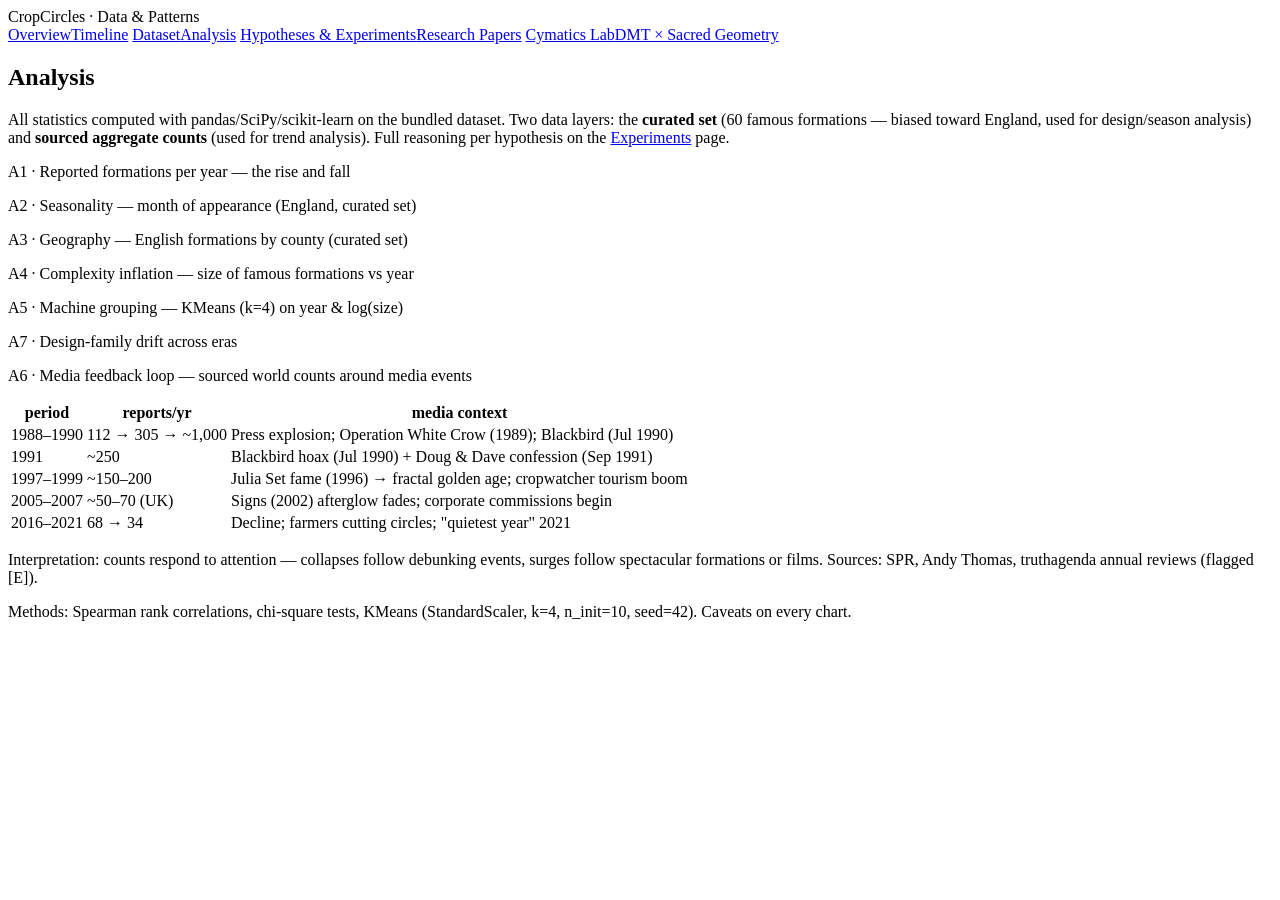
==== website/analysis.html @ 32d596da "website: pages" ====
<!DOCTYPE html><html lang="en"><head><meta charset="utf-8">
<meta name="viewport" content="width=device-width,initial-scale=1">
<title>Analysis — Crop Circles</title>
<link rel="stylesheet" href="assets/style.css?v=3"></head><body>
<header class="top"><div class="wrap">
<div class="brand">Crop<span>Circles</span> · Data & Patterns</div>
<nav>
<a href="index.html">Overview</a><a href="timeline.html">Timeline</a>
<a href="dataset.html">Dataset</a><a href="analysis.html" class="active">Analysis</a>
<a href="experiments.html">Hypotheses & Experiments</a><a href="papers.html">Research Papers</a>
<a href="cymatics.html">Cymatics Lab</a><a href="compare.html">DMT × Sacred Geometry</a>
</nav></div></header>

<section><div class="wrap">
<h2 class="sec">Analysis</h2>
<p class="sub">All statistics computed with pandas/SciPy/scikit-learn on the bundled dataset. Two data layers: the <b>curated set</b> (60 famous formations — biased toward England, used for design/season analysis) and <b>sourced aggregate counts</b> (used for trend analysis). Full reasoning per hypothesis on the <a href="experiments.html">Experiments</a> page.</p>

<div class="grid2">
<div class="panel"><p class="chart-title">A1 · Reported formations per year — the rise and fall</p>
<div id="a1"></div><p class="note" id="a1n"></p></div>
<div class="panel"><p class="chart-title">A2 · Seasonality — month of appearance (England, curated set)</p>
<div id="a2"></div><p class="note" id="a2n"></p></div>
<div class="panel"><p class="chart-title">A3 · Geography — English formations by county (curated set)</p>
<div id="a3"></div><p class="note" id="a3n"></p></div>
<div class="panel"><p class="chart-title">A4 · Complexity inflation — size of famous formations vs year</p>
<div id="a4"></div><p class="note" id="a4n"></p></div>
<div class="panel"><p class="chart-title">A5 · Machine grouping — KMeans (k=4) on year & log(size)</p>
<div id="a5"></div><p class="note" id="a5n"></p></div>
<div class="panel"><p class="chart-title">A7 · Design-family drift across eras</p>
<div id="a7"></div><p class="note" id="a7n"></p></div>
</div>

<div class="panel"><p class="chart-title">A6 · Media feedback loop — sourced world counts around media events</p>
<table class="data"><thead><tr><th>period</th><th>reports/yr</th><th>media context</th></tr></thead><tbody>
<tr><td>1988–1990</td><td>112 → 305 → ~1,000</td><td>Press explosion; Operation White Crow (1989); Blackbird (Jul 1990)</td></tr>
<tr><td>1991</td><td>~250</td><td>Blackbird hoax (Jul 1990) + Doug & Dave confession (Sep 1991)</td></tr>
<tr><td>1997–1999</td><td>~150–200</td><td>Julia Set fame (1996) → fractal golden age; cropwatcher tourism boom</td></tr>
<tr><td>2005–2007</td><td>~50–70 (UK)</td><td>Signs (2002) afterglow fades; corporate commissions begin</td></tr>
<tr><td>2016–2021</td><td>68 → 34</td><td>Decline; farmers cutting circles; "quietest year" 2021</td></tr>
</tbody></table>
<p class="note">Interpretation: counts respond to attention — collapses follow debunking events, surges follow spectacular formations or films. Sources: SPR, Andy Thomas, truthagenda annual reviews (flagged [E]).</p></div>
</div></section>

<footer><div class="wrap">Methods: Spearman rank correlations, chi-square tests, KMeans (StandardScaler, k=4, n_init=10, seed=42). Caveats on every chart.</div></footer>
<script src="assets/data.js"></script><script src="assets/charts.js"></script>
<script>
// A1
lineChart('a1',[{name:'world reports/yr',color:PAL.terra,pts:ANALYSIS.trend.series.map(p=>[p[0],p[1]])}],{xlabel:'year',fill:true});
document.getElementById('a1n').textContent='Spearman ρ='+ANALYSIS.trend.spearman_rho+', p='+ANALYSIS.trend.spearman_p+'. '+ANALYSIS.trend.note;
// A2
const MN=['Jan','Feb','Mar','Apr','May','Jun','Jul','Aug','Sep','Oct','Nov','Dec'];
barChart('a2',MN,ANALYSIS.season.months,{color:PAL.wheat});
document.getElementById('a2n').textContent='χ²='+ANALYSIS.season.chi2+', p≈'+Number(ANALYSIS.season.p).toExponential(1)+' · '+ANALYSIS.season.pct_apr_sep+'% April–September. '+ANALYSIS.season.note;
// A3
const c=ANALYSIS.geo.counties;
barChart('a3',Object.keys(c),Object.values(c),{horizontal:true,color:PAL.sage,h:300});
document.getElementById('a3n').textContent=ANALYSIS.geo.pct_within_15km_avebury+'% of curated English formations are within 15 km of Avebury. '+ANALYSIS.geo.northcote+' '+ANALYSIS.geo.note;
// A4
const pts=FORMATIONS.filter(f=>f.size_m).map(f=>({x:f.year,y:f.size_m,name:f.name}));
scatterChart('a4',pts,{xlabel:'year',ylabel:'max dimension (m)',colorFn:p=>p.x<1990?PAL.sage:(p.x<2003?PAL.wheat:PAL.terra),labelTop:4,labelFn:p=>p.name.length>24?p.name.slice(0,24)+'…':p.name});
document.getElementById('a4n').textContent='Spearman ρ='+ANALYSIS.complexity.spearman_rho+', p='+ANALYSIS.complexity.p+' (n='+ANALYSIS.complexity.n+'). Median size by era: '+JSON.stringify(ANALYSIS.complexity.median_by_era)+'. '+ANALYSIS.complexity.note;
// A5
const cl=ANALYSIS.clusters;
barChart('a5',cl.map(c=>c.label),cl.map(c=>c.n),{color:[PAL.sage,PAL.wheat,PAL.slate,PAL.terra],h:260});
document.getElementById('a5n').textContent='KMeans on standardized (year, log size). Groups recovered: '+cl.map(c=>`${c.label} — n=${c.n}, median ${c.size_med} m`).join(' · ');
// A7
const fams=Object.keys(ANALYSIS.geometry_drift.table);
const eras=[...new Set(fams.flatMap(f=>Object.keys(ANALYSIS.geometry_drift.table[f])))];
const tbl=document.createElement('div');tbl.style.overflow='auto';
tbl.innerHTML='<table class="data"><thead><tr><th>design family</th>'+eras.map(e=>'<th>'+e.split(' (')[0]+'</th>').join('')+'</tr></thead><tbody>'+
 fams.map(f=>'<tr><td>'+f+'</td>'+eras.map(e=>'<td>'+(ANALYSIS.geometry_drift.table[f][e]||0)+'</td>').join('')+'</tr>').join('')+'</tbody></table>';
document.getElementById('a7').appendChild(tbl);
document.getElementById('a7n').textContent='χ²='+ANALYSIS.geometry_drift.chi2+', p≈'+Number(ANALYSIS.geometry_drift.p).toExponential(1)+' (dof '+ANALYSIS.geometry_drift.dof+'). '+ANALYSIS.geometry_drift.note;
</script>
</body></html>
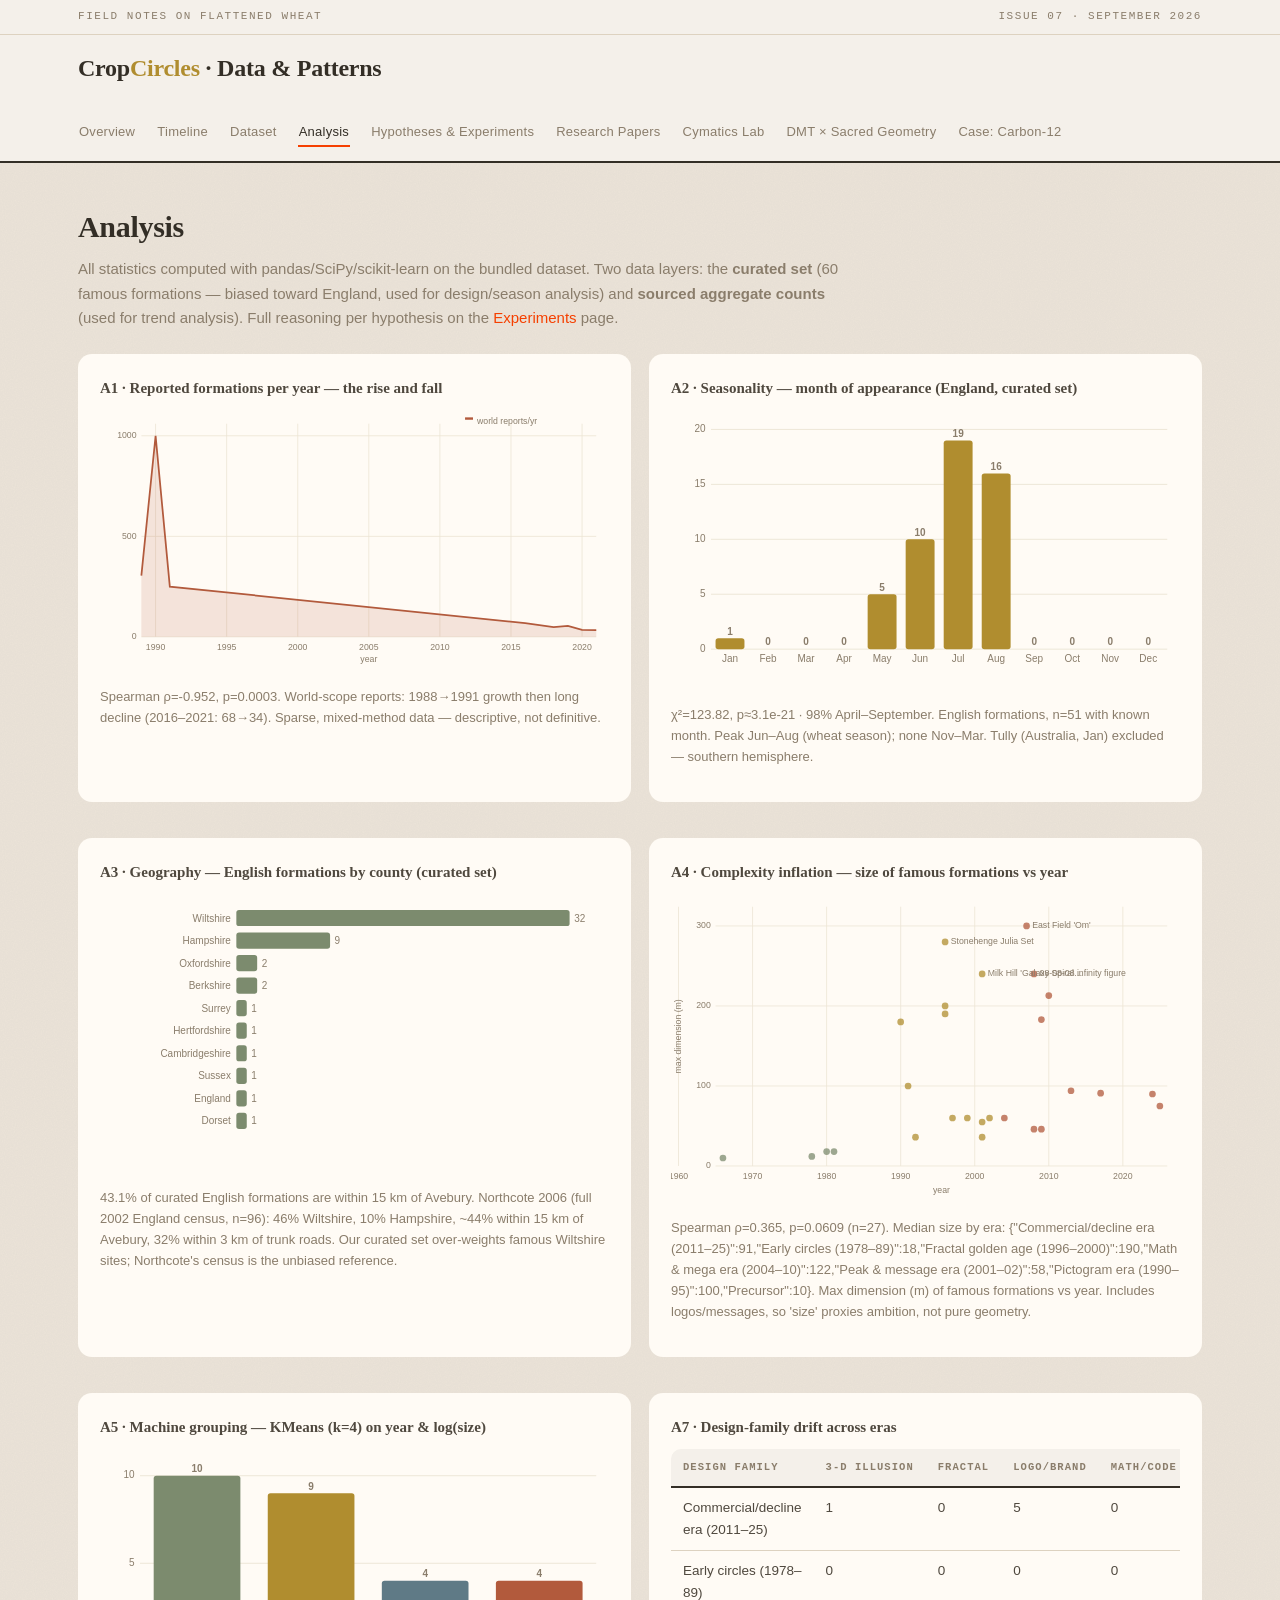
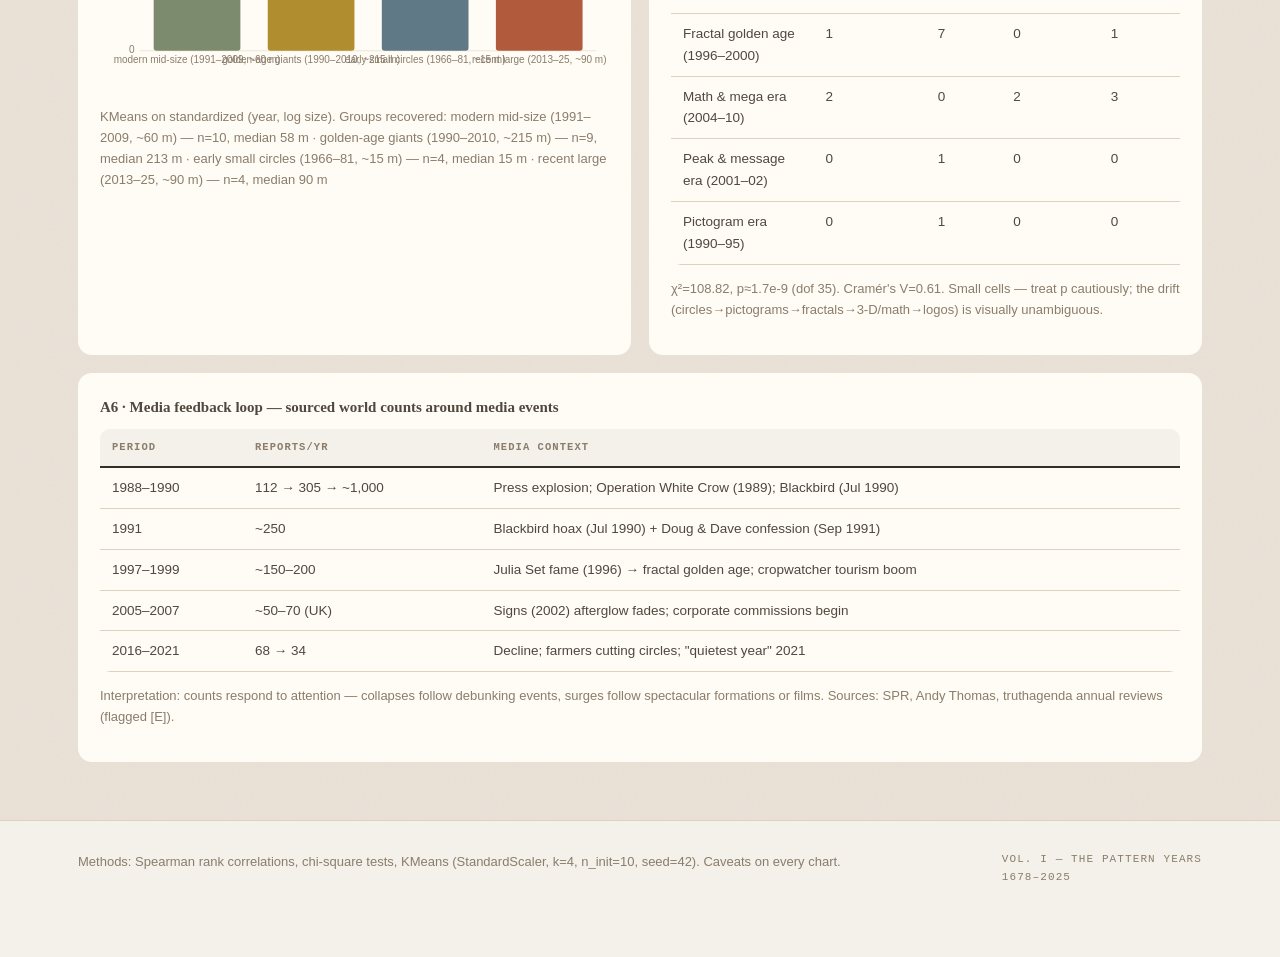
==== commit 174b0187: "Redesign: update analysis.html (v2 layout, Carbon-12 nav link)" ====
--- a/website/analysis.html
+++ b/website/analysis.html
@@ -1,14 +1,15 @@
 <!DOCTYPE html><html lang="en"><head><meta charset="utf-8">
 <meta name="viewport" content="width=device-width,initial-scale=1">
 <title>Analysis — Crop Circles</title>
-<link rel="stylesheet" href="assets/style.css?v=3"></head><body>
+<link rel="stylesheet" href="assets/style.css"></head><body>
+<div class="masthead"><div class="wrap"><span>Field Notes on Flattened Wheat</span><span>Issue 07 · September 2026</span></div></div>
 <header class="top"><div class="wrap">
 <div class="brand">Crop<span>Circles</span> · Data & Patterns</div>
 <nav>
 <a href="index.html">Overview</a><a href="timeline.html">Timeline</a>
 <a href="dataset.html">Dataset</a><a href="analysis.html" class="active">Analysis</a>
 <a href="experiments.html">Hypotheses & Experiments</a><a href="papers.html">Research Papers</a>
-<a href="cymatics.html">Cymatics Lab</a><a href="compare.html">DMT × Sacred Geometry</a>
+<a href="cymatics.html">Cymatics Lab</a><a href="compare.html">DMT × Sacred Geometry</a><a href="carbon12.html">Case: Carbon-12</a>
 </nav></div></header>
 
 <section><div class="wrap">
@@ -41,7 +42,7 @@
 <p class="note">Interpretation: counts respond to attention — collapses follow debunking events, surges follow spectacular formations or films. Sources: SPR, Andy Thomas, truthagenda annual reviews (flagged [E]).</p></div>
 </div></section>
 
-<footer><div class="wrap">Methods: Spearman rank correlations, chi-square tests, KMeans (StandardScaler, k=4, n_init=10, seed=42). Caveats on every chart.</div></footer>
+<footer><div class="wrap"><div>Methods: Spearman rank correlations, chi-square tests, KMeans (StandardScaler, k=4, n_init=10, seed=42). Caveats on every chart.</div><div class="fmeta">Vol. I — The Pattern Years<br>1678–2025</div></div></footer>
 <script src="assets/data.js"></script><script src="assets/charts.js"></script>
 <script>
 // A1
--- a/website/assets/style.css
+++ b/website/assets/style.css
@@ -0,0 +1,117 @@
+/* Crop Circles · Data & Patterns — v2 design system
+   Editorial periodical direction: warm paper, burnt-orange accent, triple type system. */
+:root{
+  --bg:#ece4d9; --surface:#f4f0ea; --card:#fffbf5;
+  --ink:#4f483e; --ink-strong:#332e26; --muted:#8a7d6b;
+  --line:#ddd2c0; --accent:#f54001; --accent-soft:#ffe3d4; --accent-tint:#ffc198;
+  --sage:#84a59d; --sage-soft:#dce7e1; --wheat:#b08d2f; --terra:#b25a3c; --plum:#8a5f7a;
+  --serif:Georgia,"Times New Roman",serif;
+  --sans:Inter,-apple-system,"Segoe UI",Roboto,Helvetica,Arial,sans-serif;
+  --mono:"JetBrains Mono",ui-monospace,Menlo,Consolas,monospace;
+}
+*{box-sizing:border-box}
+body{margin:0;background-color:var(--bg);color:var(--ink);font:14.5px/1.62 var(--sans);
+  background-image:url("data:image/svg+xml,%3Csvg xmlns='http://www.w3.org/2000/svg' width='128' height='128'%3E%3Cfilter id='n'%3E%3CfeTurbulence type='fractalNoise' baseFrequency='0.9' numOctaves='2'/%3E%3CfeColorMatrix values='0 0 0 0 0 0 0 0 0 0 0 0 0 0 0 0 0 0 0.028 0'/%3E%3C/filter%3E%3Crect width='128' height='128' filter='url(%23n)'/%3E%3C/svg%3E")}
+h1,h2,h3,.display{font-family:var(--serif);font-weight:600;letter-spacing:-0.01em;color:var(--ink-strong)}
+a{color:var(--accent);text-decoration:none} a:hover{text-decoration:underline}
+.wrap{max-width:1180px;margin:0 auto;padding:0 28px}
+
+/* ——— masthead: periodical header ——— */
+.masthead{border-bottom:1px solid var(--line);padding:8px 0;background:var(--surface)}
+.masthead .wrap{display:flex;justify-content:space-between;font-family:var(--mono);font-size:11px;
+  letter-spacing:.14em;text-transform:uppercase;color:var(--muted)}
+header.top{background:var(--surface);border-bottom:2px solid var(--ink-strong);position:sticky;top:0;z-index:50}
+header.top .wrap{display:flex;align-items:baseline;gap:30px;padding-top:14px;padding-bottom:14px;flex-wrap:wrap}
+.brand{font-family:var(--serif);font-size:24px;font-weight:700;color:var(--ink-strong);letter-spacing:-0.01em}
+.brand em{font-style:normal;color:var(--accent)}
+.brand span{color:var(--wheat)}
+nav{display:flex;gap:20px;flex-wrap:wrap}
+nav a{color:var(--muted);font-size:13px;font-weight:500;letter-spacing:.02em;padding:3px 1px;
+  border-bottom:2px solid transparent}
+nav a:hover{color:var(--ink);text-decoration:none}
+nav a.active{color:var(--ink-strong);border-bottom-color:var(--accent)}
+
+/* ——— hero ——— */
+.hero{padding:72px 0 44px;border-bottom:1px solid var(--line)}
+.hero .kicker{font-family:var(--mono);text-transform:uppercase;letter-spacing:.22em;font-size:11.5px;
+  color:var(--accent);font-weight:600}
+.hero h1{font-size:52px;line-height:1.04;margin:12px 0 16px;max-width:820px}
+.hero p{max-width:700px;color:var(--muted);font-size:17px;line-height:1.65}
+.hero .lede{font-size:19px;color:var(--ink)}
+
+/* ——— structure ——— */
+section{padding:40px 0}
+.band{background:var(--surface);border-top:1px solid var(--line);border-bottom:1px solid var(--line)}
+h2.sec{font-size:30px;margin:0 0 6px}
+h3.sub2{font-size:19px;margin:26px 0 10px}
+.sub{color:var(--muted);margin:0 0 24px;max-width:780px;font-size:15px}
+.byline{font-family:var(--mono);font-size:11.5px;color:var(--muted);letter-spacing:.1em;text-transform:uppercase}
+
+/* ——— cards & panels: borderless, background-shift ——— */
+.cards{display:grid;grid-template-columns:repeat(auto-fit,minmax(210px,1fr));gap:14px}
+.card{background:var(--card);border-radius:14px;padding:20px}
+.card .num{font-family:var(--serif);font-size:36px;color:var(--accent);letter-spacing:-0.02em}
+.card .lbl{font-family:var(--mono);font-size:10.5px;color:var(--muted);text-transform:uppercase;letter-spacing:.12em;margin-top:6px}
+.panel{background:var(--card);border-radius:14px;padding:22px;margin-bottom:18px}
+.grid2{display:grid;grid-template-columns:minmax(0,1fr) minmax(0,1fr);gap:18px}
+.grid3{display:grid;grid-template-columns:repeat(3,minmax(0,1fr));gap:18px}
+@media(max-width:860px){.grid2,.grid3{grid-template-columns:1fr}.hero h1{font-size:36px}}
+svg{max-width:100%;height:auto}
+
+/* ——— tables ——— */
+table.data{border-collapse:collapse;width:100%;font-size:13.5px;background:var(--card);border-radius:10px;overflow:hidden}
+table.data th{position:sticky;top:0;z-index:2;background:var(--surface);text-align:left;padding:10px 12px;
+  border-bottom:2px solid var(--ink-strong);cursor:pointer;white-space:nowrap;
+  font-family:var(--mono);font-size:10.5px;text-transform:uppercase;letter-spacing:.1em;color:var(--muted)}
+table.data td{padding:9px 12px;border-bottom:1px solid var(--line);vertical-align:top}
+table.data tr:hover td{background:var(--surface)}
+
+/* ——— tags & buttons ——— */
+.tag{display:inline-block;padding:2px 11px;border-radius:99px;font-size:11.5px;font-weight:600;white-space:nowrap}
+.tag.unexplained{background:var(--accent-soft);color:#9a3a12}
+.tag.hoax{background:#f3ddd6;color:#8a3f28}
+.tag.art{background:var(--sage-soft);color:#40645c}
+.tag.commercial{background:#e5dfd2;color:#6b5a2e}
+.btn{display:inline-block;padding:9px 18px;border-radius:99px;background:var(--card);color:var(--ink);
+  font-size:13.5px;font-weight:600;cursor:pointer;border:1px solid var(--line)}
+.btn:hover{border-color:var(--accent);text-decoration:none}
+.btn.primary{background:var(--accent);border-color:var(--accent);color:#fff}
+.btn.primary:hover{background:#d93800}
+.controls{display:flex;gap:12px;flex-wrap:wrap;margin:0 0 16px;align-items:center}
+.controls input,.controls select{padding:9px 12px;border:1px solid var(--line);border-radius:99px;
+  background:var(--card);color:var(--ink);font-size:13.5px}
+
+/* ——— timeline ——— */
+.tl{position:relative;margin-left:14px;padding-left:28px;border-left:1px solid var(--line)}
+.tl-item{position:relative;padding:0 0 30px}
+.tl-item:before{content:"";position:absolute;left:-34px;top:5px;width:11px;height:11px;border-radius:50%;
+  background:var(--accent);border:2.5px solid var(--bg)}
+.tl-item .when{font-family:var(--mono);font-size:11.5px;color:var(--accent);font-weight:600;letter-spacing:.08em}
+.tl-item h3{margin:3px 0 5px;font-size:21px}
+.tl-item p{margin:4px 0;color:var(--muted)}
+
+/* ——— verdicts & notes ——— */
+.hyp{border-left:3px solid var(--accent)}
+.verdict{font-weight:700}
+.verdict.supported{color:#4f7a3f}.verdict.rejected{color:#a33}.verdict.mixed{color:#8a6d1f}
+.claim{border-left:3px solid var(--line);padding:14px 18px;margin:14px 0;background:var(--card);border-radius:0 12px 12px 0}
+.claim .stamp{font-family:var(--mono);font-size:11px;letter-spacing:.12em;text-transform:uppercase;font-weight:700}
+.stamp.disproven{color:#a33}.stamp.unfalsifiable{color:#8a6d1f}.stamp.garbled{color:#8a6d1f}.stamp.consistent{color:#4f7a3f}
+.note{font-size:13px;color:var(--muted)}
+.mono{font-family:var(--mono);font-size:12.5px}
+.flag{color:#a33;font-size:12px}
+.disc{background:var(--accent-soft);border-radius:12px;padding:16px 20px;font-size:14px;border:1px solid var(--accent-tint)}
+.chart-title{font-size:15px;font-weight:700;margin:0 0 10px;font-family:var(--serif)}
+svg text{fill:var(--muted);font-size:11px;font-family:var(--sans)}
+.cym-img{width:100%;border-radius:10px;display:block;background:#241f18}
+.imgrid{display:grid;grid-template-columns:repeat(auto-fill,minmax(170px,1fr));gap:12px}
+.imgrid figure{margin:0}.imgrid figcaption{font-size:12px;color:var(--muted);margin-top:4px}
+
+/* ——— subtle load motion (no scroll reveals) ——— */
+@keyframes rise{from{opacity:0;transform:translateY(10px)}to{opacity:1;transform:none}}
+.hero h1,.hero .kicker,.hero p{animation:rise .7s cubic-bezier(.2,.7,.3,1) both}
+.hero p{animation-delay:.12s}
+
+footer{border-top:1px solid var(--line);padding:30px 0 70px;color:var(--muted);font-size:13px;background:var(--surface)}
+footer .wrap{display:flex;justify-content:space-between;gap:20px;flex-wrap:wrap}
+footer .fmeta{font-family:var(--mono);font-size:11px;letter-spacing:.1em;text-transform:uppercase}
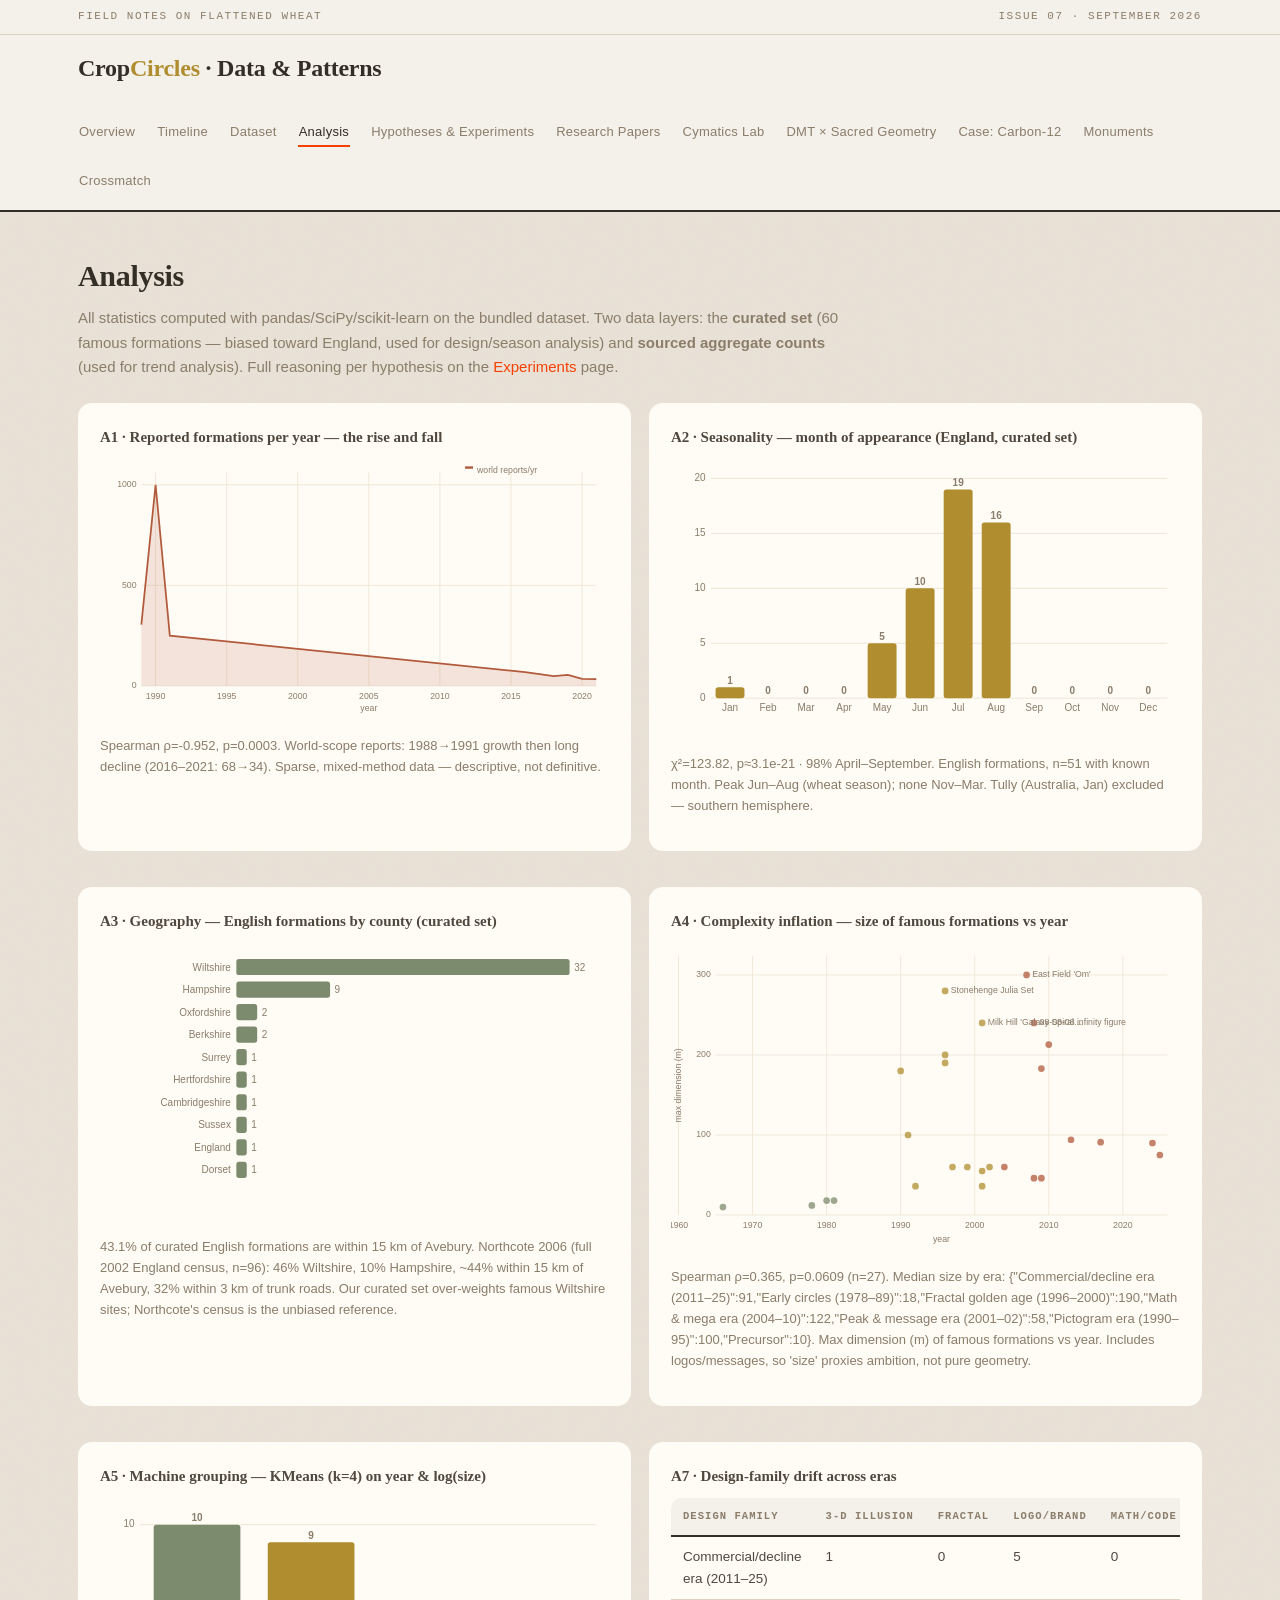
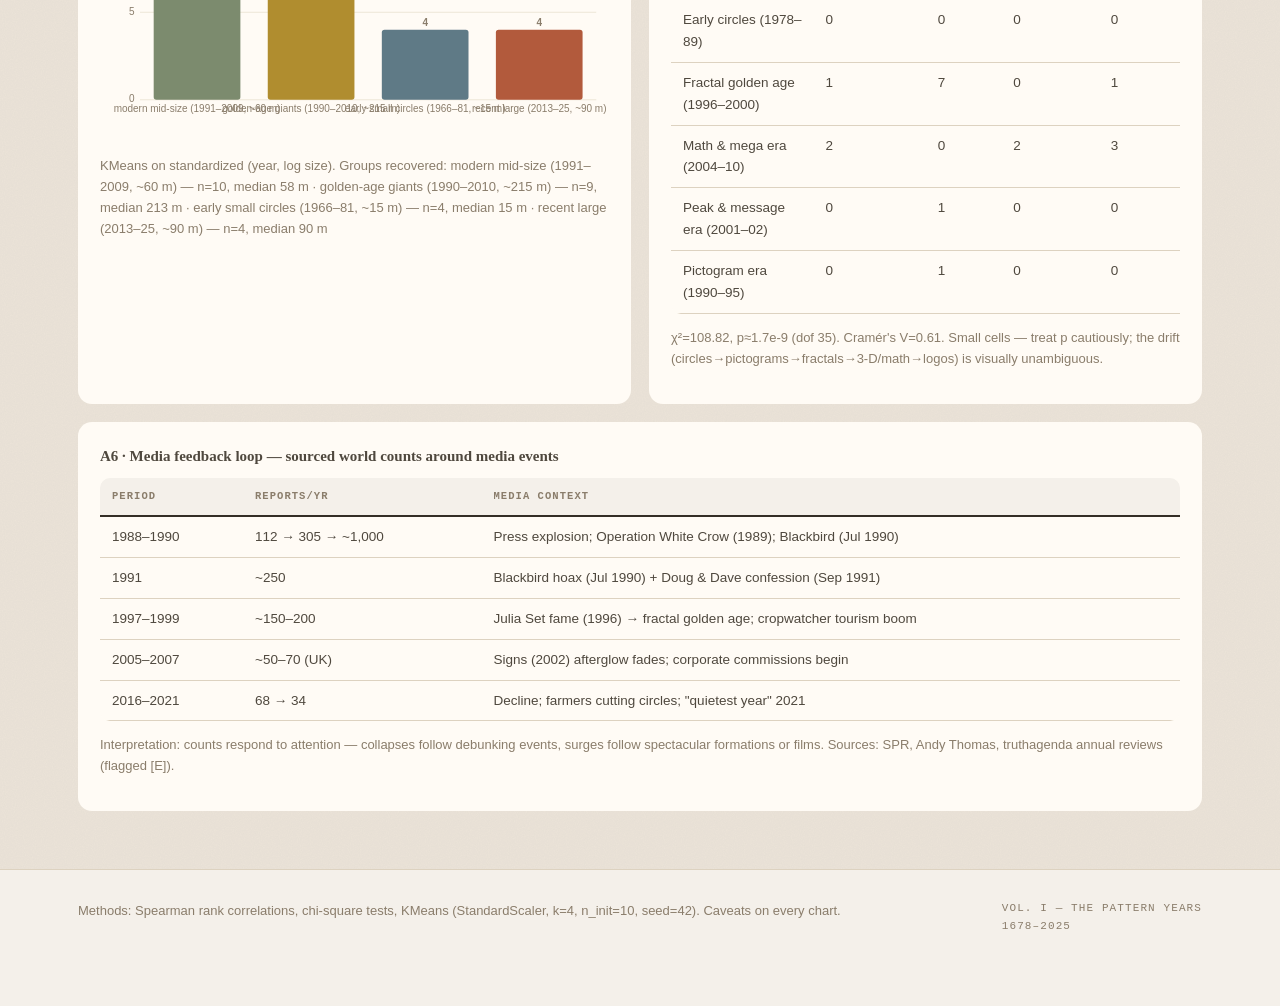
==== commit db9d52aa: "Update website analysis.html and compare.html" ====
--- a/website/analysis.html
+++ b/website/analysis.html
@@ -9,7 +9,7 @@
 <a href="index.html">Overview</a><a href="timeline.html">Timeline</a>
 <a href="dataset.html">Dataset</a><a href="analysis.html" class="active">Analysis</a>
 <a href="experiments.html">Hypotheses & Experiments</a><a href="papers.html">Research Papers</a>
-<a href="cymatics.html">Cymatics Lab</a><a href="compare.html">DMT × Sacred Geometry</a><a href="carbon12.html">Case: Carbon-12</a>
+<a href="cymatics.html">Cymatics Lab</a><a href="compare.html">DMT × Sacred Geometry</a><a href="carbon12.html">Case: Carbon-12</a><a href="monuments.html">Monuments</a><a href="crossmatch.html">Crossmatch</a>
 </nav></div></header>
 
 <section><div class="wrap">
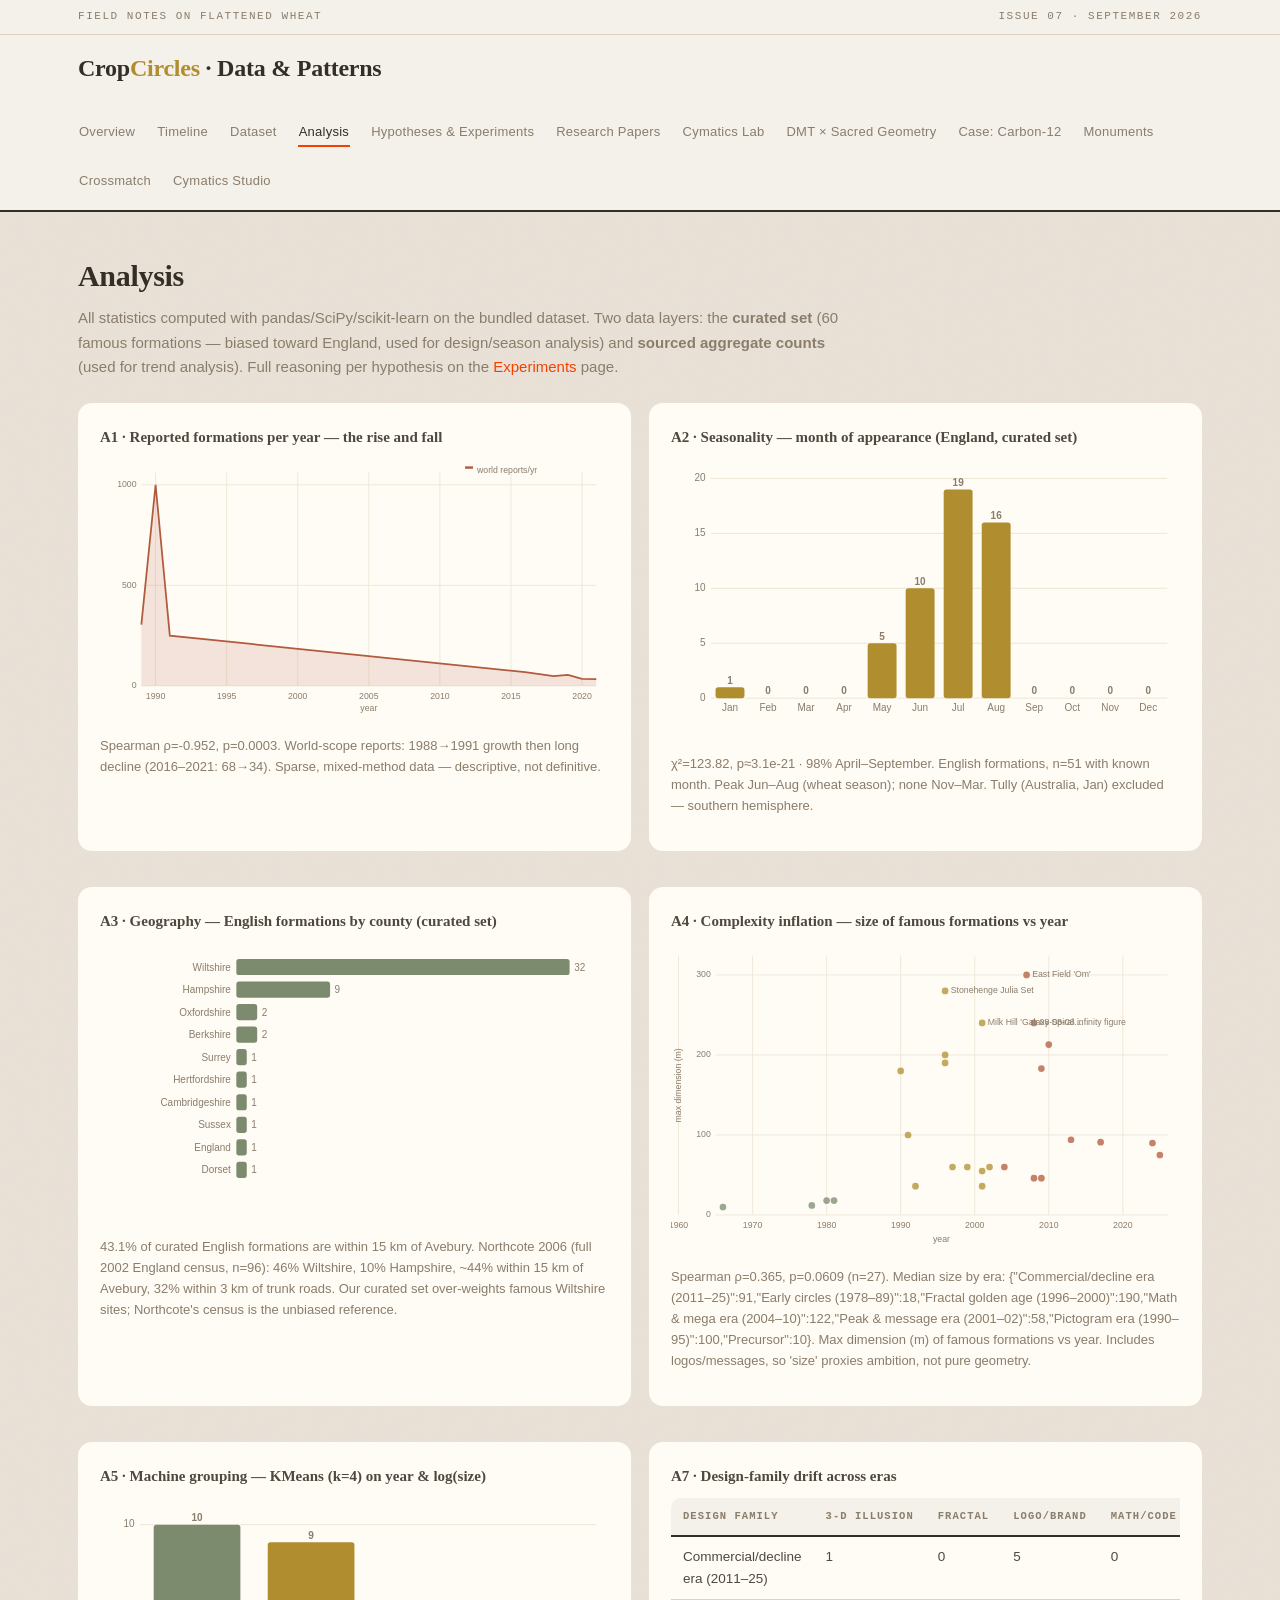
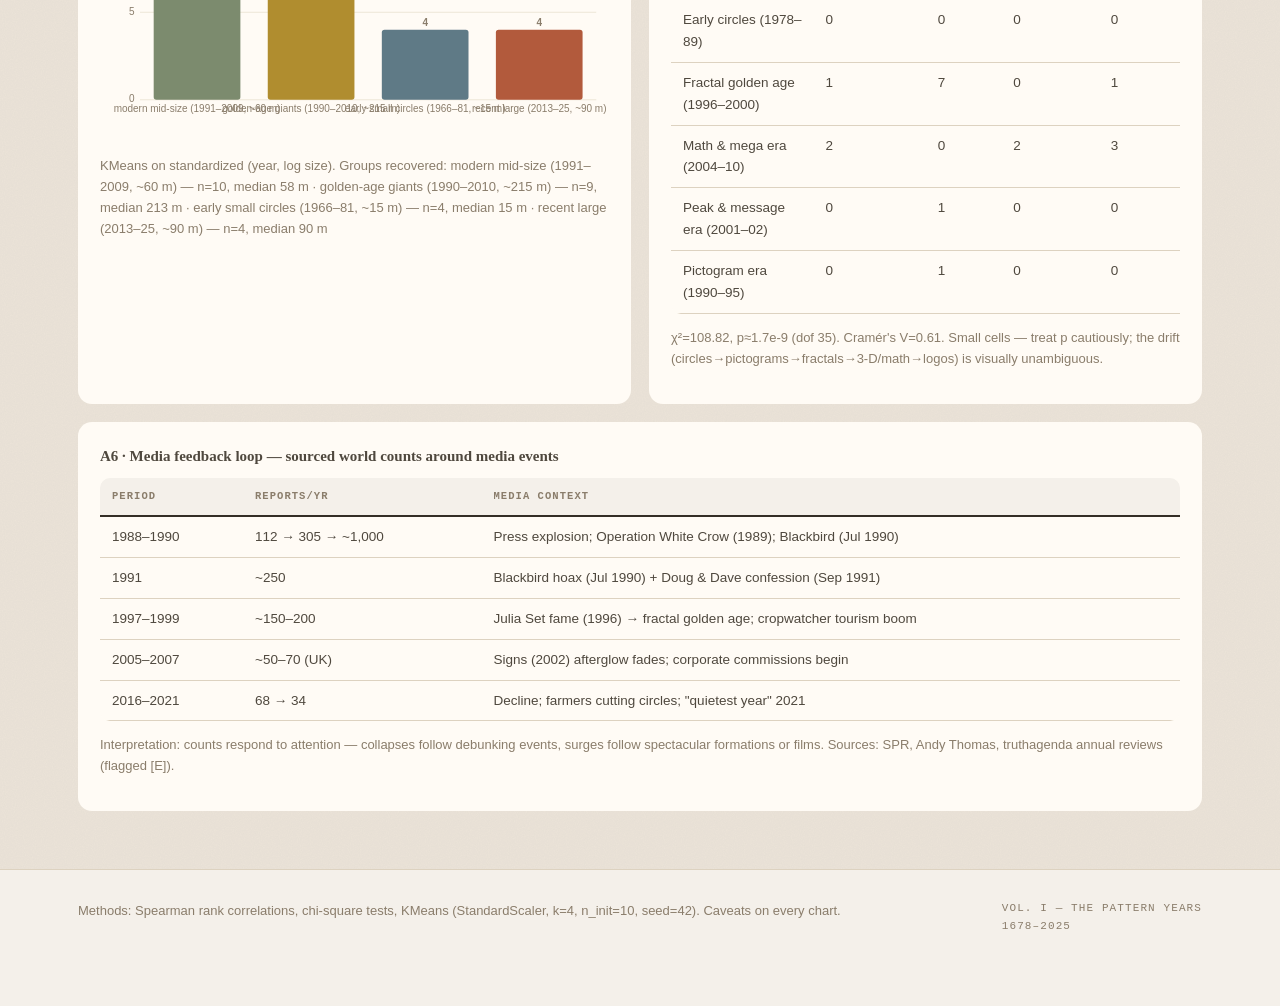
==== commit 37f02206: "Add Cymatics Studio nav link to analysis, papers, compare pages" ====
--- a/website/analysis.html
+++ b/website/analysis.html
@@ -9,7 +9,7 @@
 <a href="index.html">Overview</a><a href="timeline.html">Timeline</a>
 <a href="dataset.html">Dataset</a><a href="analysis.html" class="active">Analysis</a>
 <a href="experiments.html">Hypotheses & Experiments</a><a href="papers.html">Research Papers</a>
-<a href="cymatics.html">Cymatics Lab</a><a href="compare.html">DMT × Sacred Geometry</a><a href="carbon12.html">Case: Carbon-12</a><a href="monuments.html">Monuments</a><a href="crossmatch.html">Crossmatch</a>
+<a href="cymatics.html">Cymatics Lab</a><a href="compare.html">DMT × Sacred Geometry</a><a href="carbon12.html">Case: Carbon-12</a><a href="monuments.html">Monuments</a><a href="crossmatch.html">Crossmatch</a><a href="studio.html">Cymatics Studio</a>
 </nav></div></header>
 
 <section><div class="wrap">
